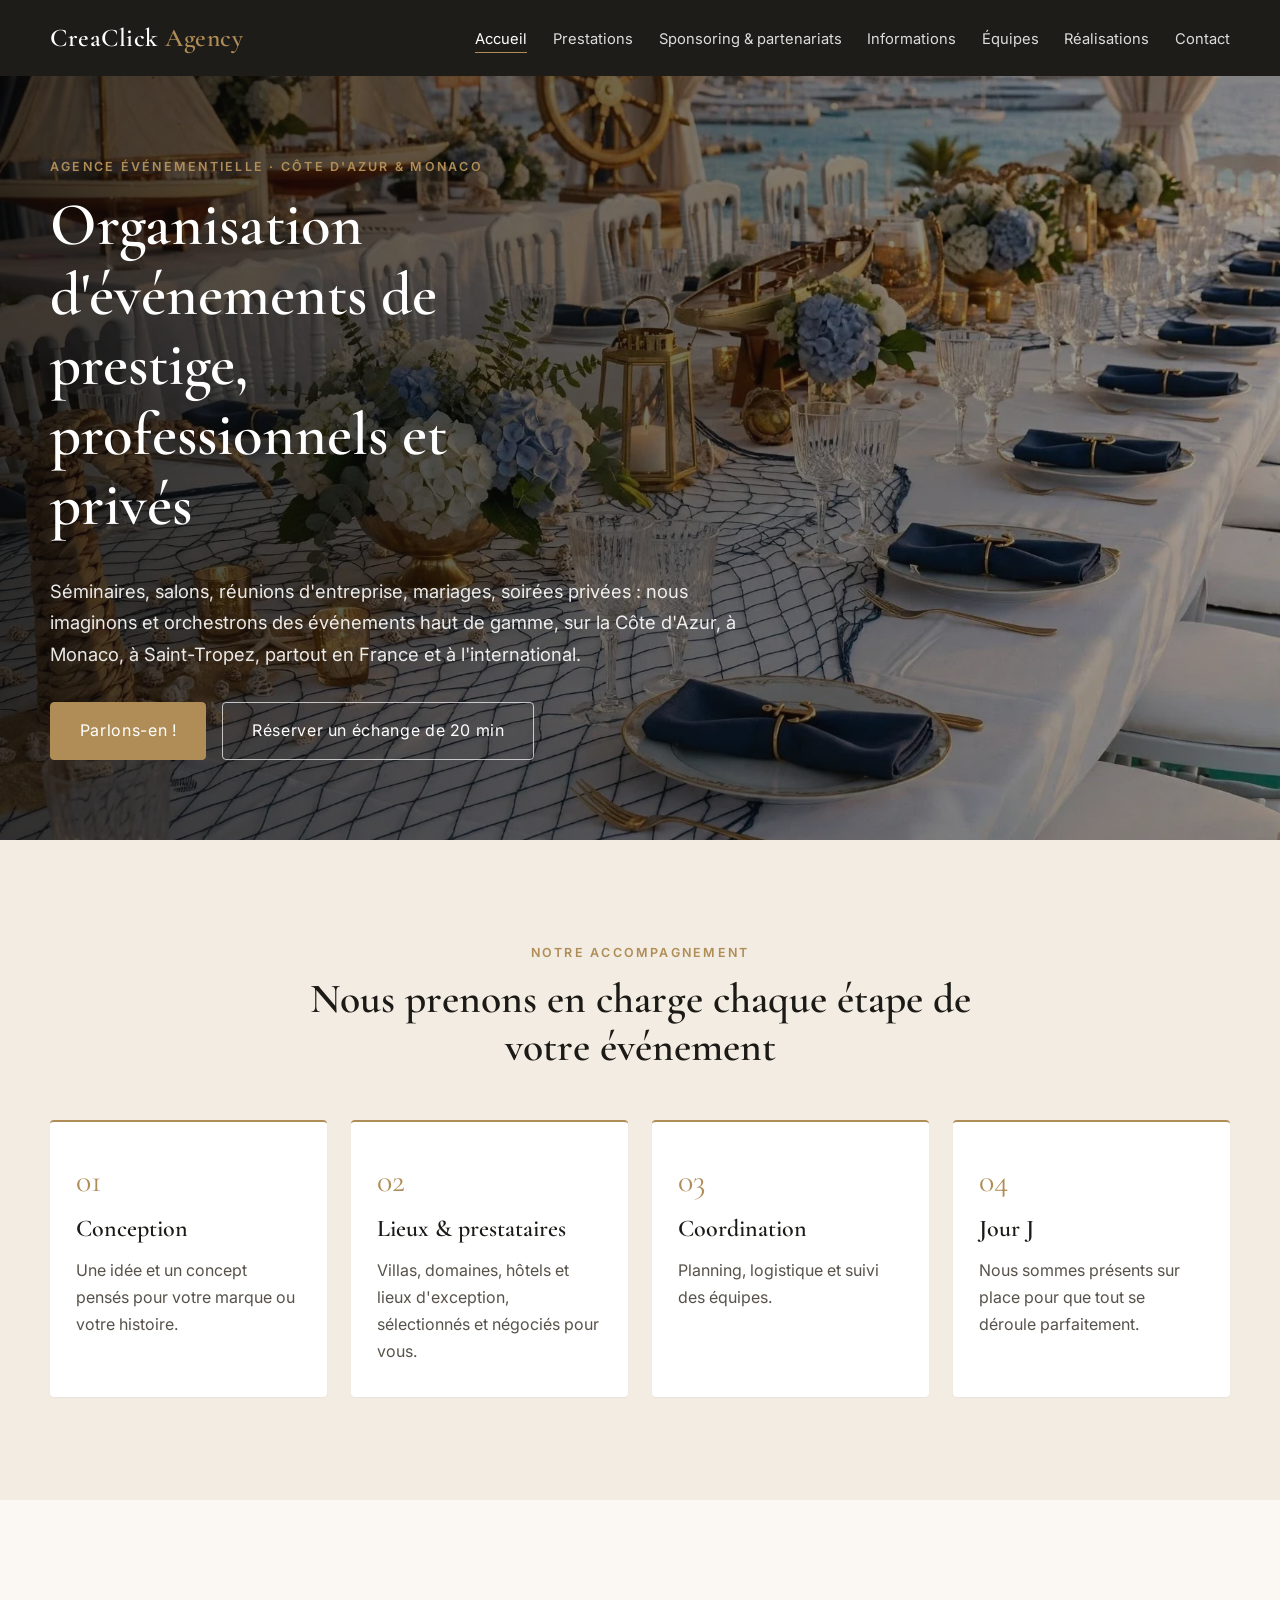
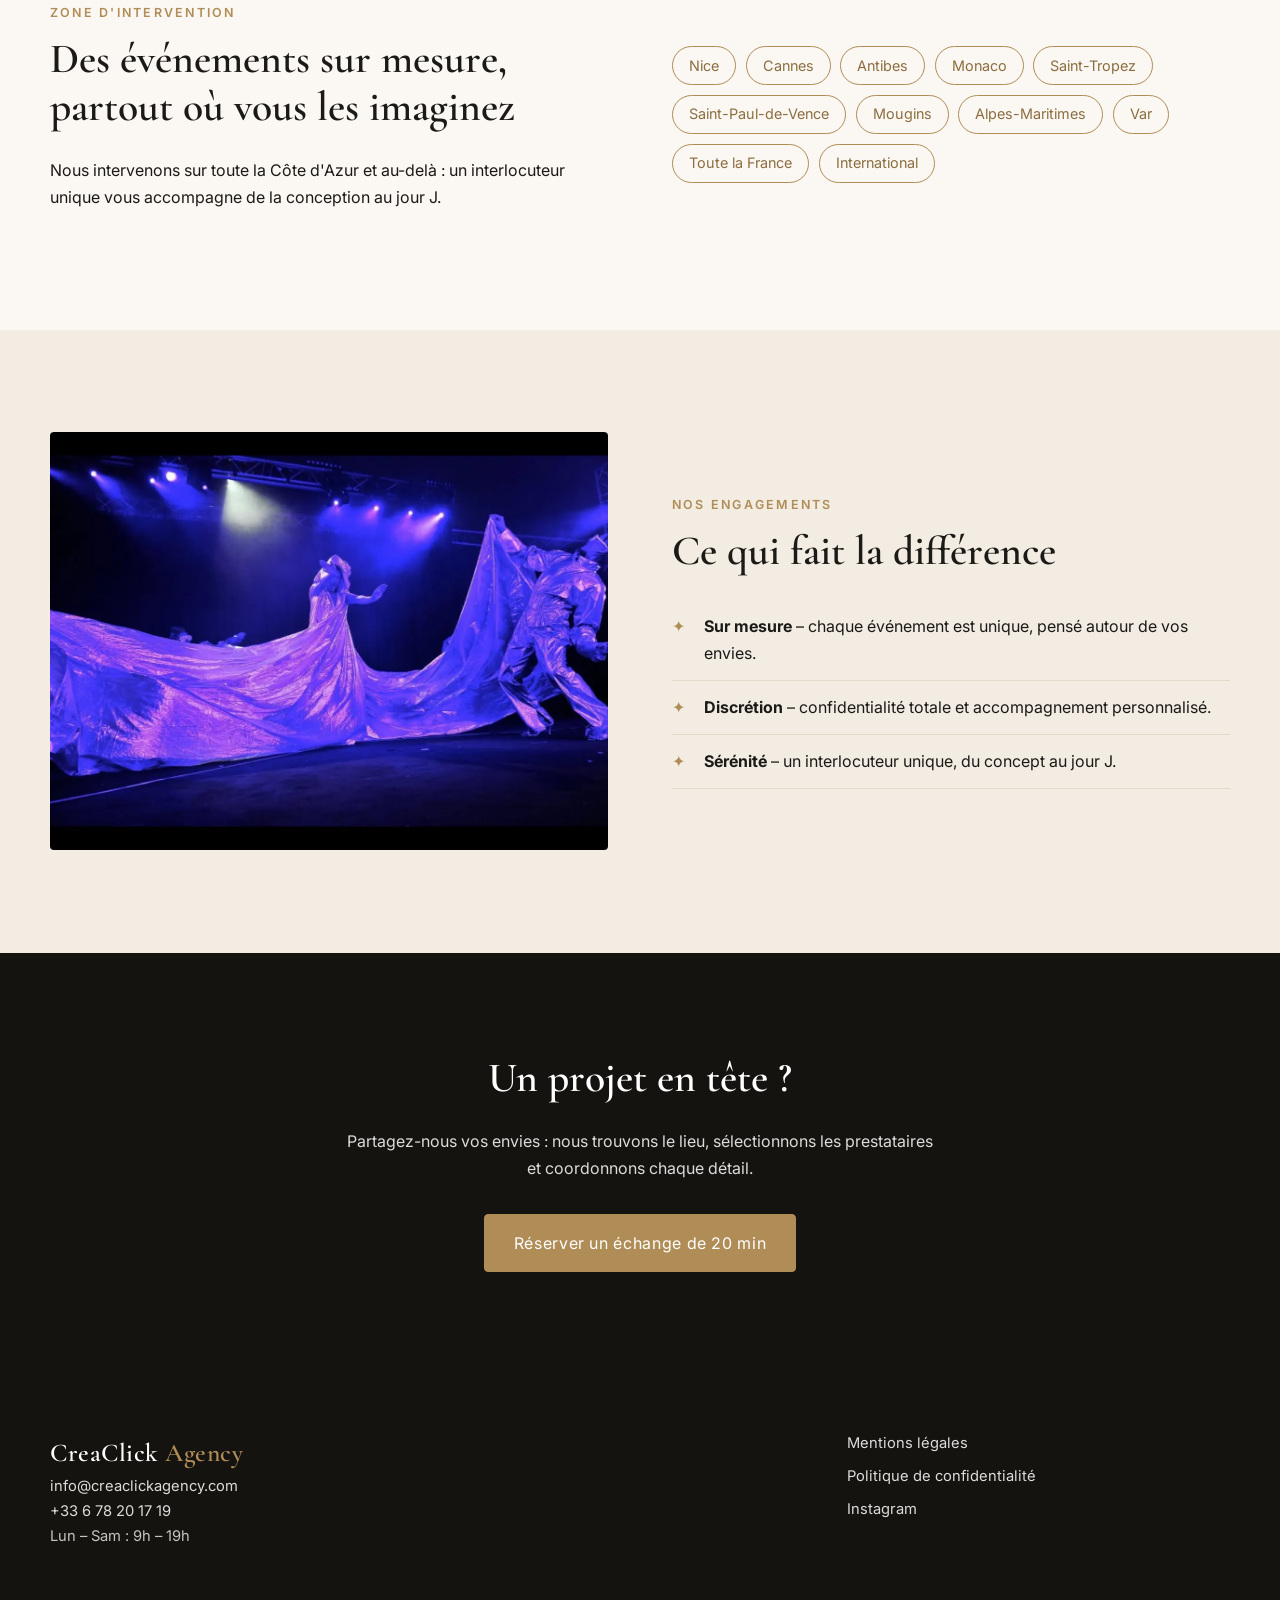
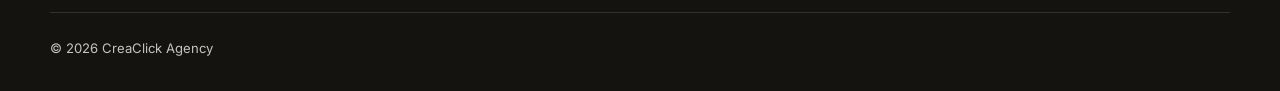
==== index.html @ 63cdad79 "Refonte statique du site CreaClick Agency - 7 pages reprises de Webador + mentions légales, confiden" ====
<!doctype html>
<html lang="fr">
<head>
  <meta charset="utf-8">
  <meta name="viewport" content="width=device-width, initial-scale=1">
  <title>CreaClick Agency | Organisation d'événements de prestige – Côte d'Azur & Monaco</title>
  <meta name="description" content="Agence événementielle haut de gamme : séminaires, salons, mariages, galas et soirées privées sur la Côte d'Azur, à Monaco, Saint-Tropez, Cannes, Nice et à l'international.">
  <link rel="canonical" href="https://www.creaclickagency.com/">
  <meta property="og:type" content="website">
  <meta property="og:locale" content="fr_FR">
  <meta property="og:site_name" content="CreaClick Agency">
  <meta property="og:title" content="CreaClick Agency – Événements de prestige">
  <meta property="og:description" content="De la conception au jour J, un interlocuteur unique pour vos événements professionnels et privés.">
  <meta property="og:image" content="https://www.creaclickagency.com/assets/img/og/og-default.jpg">
  <meta property="og:url" content="https://www.creaclickagency.com/">
  <link rel="icon" href="/assets/icons/favicon.svg" type="image/svg+xml">
  <link rel="manifest" href="/site.webmanifest">
  <link rel="preconnect" href="https://fonts.googleapis.com">
  <link rel="preconnect" href="https://fonts.gstatic.com" crossorigin>
  <link href="https://fonts.googleapis.com/css2?family=Cormorant+Garamond:wght@500;600&family=Inter:wght@400;500;600&display=swap" rel="stylesheet">
  <link rel="preload" as="image" href="/assets/img/accueil/hero-accueil.webp">
  <link rel="stylesheet" href="/assets/css/style.css">
  <script type="application/ld+json">
  {
    "@context": "https://schema.org",
    "@type": "EventPlanner",
    "name": "CreaClick Agency",
    "url": "https://www.creaclickagency.com/",
    "logo": "https://www.creaclickagency.com/assets/icons/favicon.svg",
    "image": "https://www.creaclickagency.com/assets/img/og/og-default.jpg",
    "email": "info@creaclickagency.com",
    "telephone": "+33678201719",
    "priceRange": "€€€",
    "areaServed": ["Nice", "Cannes", "Antibes", "Monaco", "Saint-Tropez", "Saint-Paul-de-Vence", "Mougins", "Alpes-Maritimes", "Var", "France"],
    "openingHoursSpecification": {
      "@type": "OpeningHoursSpecification",
      "dayOfWeek": ["Monday", "Tuesday", "Wednesday", "Thursday", "Friday", "Saturday"],
      "opens": "09:00",
      "closes": "19:00"
    }
  }
  </script>
</head>
<body>
  <a class="skip-link" href="#main-content">Passer au contenu principal</a>

  <header class="site-header">
    <div class="container header-inner">
      <a class="logo" href="/">CreaClick <span>Agency</span></a>
      <button class="nav-toggle" aria-expanded="false" aria-controls="main-nav">Menu</button>
      <nav id="main-nav" class="main-nav" aria-label="Navigation principale">
        <ul>
          <li><a href="/" aria-current="page">Accueil</a></li>
          <li><a href="/prestations/">Prestations</a></li>
          <li><a href="/sponsoring-et-partenariats/">Sponsoring & partenariats</a></li>
          <li><a href="/informations/">Informations</a></li>
          <li><a href="/equipes/">Équipes</a></li>
          <li><a href="/realisations/">Réalisations</a></li>
          <li><a href="/contact/">Contact</a></li>
        </ul>
      </nav>
    </div>
  </header>

  <main id="main-content">
    <section class="hero" style="--hero-img:url('/assets/img/accueil/hero-accueil.webp')">
      <div class="container hero-content">
        <p class="eyebrow">Agence événementielle · Côte d'Azur & Monaco</p>
        <h1>Organisation d'événements de prestige, professionnels et privés</h1>
        <p class="lead">Séminaires, salons, réunions d'entreprise, mariages, soirées privées : nous imaginons et orchestrons des événements haut de gamme, sur la Côte d'Azur, à Monaco, à Saint-Tropez, partout en France et à l'international.</p>
        <div class="actions">
          <a class="btn" href="/contact/">Parlons-en !</a>
          <a class="btn btn-ghost" href="/contact/">Réserver un échange de 20 min</a>
        </div>
      </div>
    </section>

    <section class="section section-alt">
      <div class="container">
        <div class="section-head text-center">
          <p class="eyebrow">Notre accompagnement</p>
          <h2>Nous prenons en charge chaque étape de votre événement</h2>
        </div>
        <ol class="cards cards-4">
          <li class="card"><h3>Conception</h3><p>Une idée et un concept pensés pour votre marque ou votre histoire.</p></li>
          <li class="card"><h3>Lieux & prestataires</h3><p>Villas, domaines, hôtels et lieux d'exception, sélectionnés et négociés pour vous.</p></li>
          <li class="card"><h3>Coordination</h3><p>Planning, logistique et suivi des équipes.</p></li>
          <li class="card"><h3>Jour J</h3><p>Nous sommes présents sur place pour que tout se déroule parfaitement.</p></li>
        </ol>
      </div>
    </section>

    <section class="section">
      <div class="container two-cols">
        <div>
          <p class="eyebrow">Zone d'intervention</p>
          <h2>Des événements sur mesure, partout où vous les imaginez</h2>
          <p>Nous intervenons sur toute la Côte d'Azur et au-delà : un interlocuteur unique vous accompagne de la conception au jour J.</p>
        </div>
        <ul class="tags" aria-label="Villes et régions desservies">
          <li>Nice</li><li>Cannes</li><li>Antibes</li><li>Monaco</li><li>Saint-Tropez</li><li>Saint-Paul-de-Vence</li><li>Mougins</li><li>Alpes-Maritimes</li><li>Var</li><li>Toute la France</li><li>International</li>
        </ul>
      </div>
    </section>

    <section class="section section-alt">
      <div class="container two-cols">
        <!-- TODO : alt à valider selon le contenu réel de la photo -->
        <img src="/assets/img/accueil/engagements.webp" alt="Décoration de table raffinée pour une soirée privée organisée par CreaClick Agency" loading="lazy" width="1200" height="2607">
        <div>
          <p class="eyebrow">Nos engagements</p>
          <h2>Ce qui fait la différence</h2>
          <ul class="checklist">
            <li><strong>Sur mesure</strong> – chaque événement est unique, pensé autour de vos envies.</li>
            <li><strong>Discrétion</strong> – confidentialité totale et accompagnement personnalisé.</li>
            <li><strong>Sérénité</strong> – un interlocuteur unique, du concept au jour J.</li>
          </ul>
        </div>
      </div>
    </section>

    <section class="section cta">
      <div class="container">
        <h2>Un projet en tête ?</h2>
        <p>Partagez-nous vos envies : nous trouvons le lieu, sélectionnons les prestataires et coordonnons chaque détail.</p>
        <div class="actions">
          <a class="btn" href="/contact/">Réserver un échange de 20 min</a>
        </div>
      </div>
    </section>
  </main>

  <footer class="site-footer">
    <div class="container footer-inner">
      <div>
        <p class="logo">CreaClick <span>Agency</span></p>
        <p><a href="mailto:info@creaclickagency.com">info@creaclickagency.com</a><br><a href="tel:+33678201719">+33 6 78 20 17 19</a><br>Lun – Sam : 9h – 19h</p>
      </div>
      <ul class="footer-links">
        <li><a href="/mentions-legales/">Mentions légales</a></li>
        <li><a href="/politique-de-confidentialite/">Politique de confidentialité</a></li>
        <!-- TODO : remplacer par l'URL du compte Instagram -->
        <li><a href="https://www.instagram.com/" rel="noopener" target="_blank">Instagram</a></li>
      </ul>
      <p class="copyright">© <span data-year>2026</span> CreaClick Agency</p>
    </div>
  </footer>

  <script src="/assets/js/main.js" defer></script>
</body>
</html>
---- assets/css/style.css ----
/* ==========================================================================
   CreaClick Agency – feuille de style principale
   Sommaire :
   1. Variables (couleurs, typo, espacements)
   2. Reset & base
   3. Utilitaires (container, skip-link, boutons)
   4. En-tête & navigation
   5. Hero
   6. Sections & grilles
   7. Composants (cartes, tags, checklist, étapes, formules, galerie, FAQ, formulaire)
   8. Pied de page
   9. Responsive
   ========================================================================== */

/* 1. Variables ------------------------------------------------------------ */
:root {
  --c-ink: #1c1a17;          /* texte principal */
  --c-ink-soft: #57524a;     /* texte secondaire */
  --c-bg: #fbf8f3;           /* fond crème */
  --c-bg-alt: #f2ece2;       /* fond sections alternées */
  --c-dark: #15130f;         /* fond sombre (header/footer/cta) */
  --c-gold: #b08d57;         /* accent doré */
  --c-gold-dark: #8c6d3f;
  --c-line: #e2d9cb;
  --c-white: #fff;

  --f-title: "Cormorant Garamond", Georgia, serif;
  --f-body: "Inter", system-ui, -apple-system, "Segoe UI", sans-serif;

  --radius: 4px;
  --space: clamp(3.5rem, 8vw, 6.5rem);
  --container: 1180px;
  --header-h: 76px;
}

/* 2. Reset & base --------------------------------------------------------- */
*, *::before, *::after { box-sizing: border-box; }
html { scroll-behavior: smooth; -webkit-text-size-adjust: 100%; }
body {
  margin: 0;
  font-family: var(--f-body);
  font-size: 1rem;
  line-height: 1.7;
  color: var(--c-ink);
  background: var(--c-bg);
}
img { max-width: 100%; height: auto; display: block; }
a { color: var(--c-gold-dark); }
a:hover { color: var(--c-ink); }
h1, h2, h3, h4 {
  font-family: var(--f-title);
  font-weight: 600;
  line-height: 1.15;
  margin: 0 0 .6em;
}
h1 { font-size: clamp(2.3rem, 5vw, 3.8rem); }
h2 { font-size: clamp(1.8rem, 3.5vw, 2.6rem); }
h3, .h3 { font-size: 1.5rem; }
p { margin: 0 0 1em; }
:focus-visible { outline: 2px solid var(--c-gold); outline-offset: 3px; }

/* 3. Utilitaires ---------------------------------------------------------- */
.container { width: min(100% - 2rem, var(--container)); margin-inline: auto; }
.skip-link {
  position: absolute; left: 1rem; top: -100px; z-index: 100;
  background: var(--c-gold); color: var(--c-white); padding: .6rem 1rem;
}
.skip-link:focus { top: 1rem; }
.visually-hidden {
  position: absolute !important; width: 1px; height: 1px; overflow: hidden;
  clip: rect(0 0 0 0); white-space: nowrap;
}
.eyebrow {
  font-size: .78rem; letter-spacing: .18em; text-transform: uppercase;
  color: var(--c-gold); font-weight: 600; margin-bottom: .8rem;
}
.lead { font-size: 1.15rem; color: inherit; opacity: .9; max-width: 60ch; }
.text-center { text-align: center; }
.text-center .lead { margin-inline: auto; }

.btn {
  display: inline-block;
  padding: .9rem 1.8rem;
  border: 1px solid var(--c-gold);
  background: var(--c-gold);
  color: var(--c-white);
  font-weight: 500;
  letter-spacing: .04em;
  text-decoration: none;
  border-radius: var(--radius);
  transition: background .2s, color .2s, border-color .2s;
  cursor: pointer;
  font: inherit;
}
.btn:hover { background: var(--c-gold-dark); border-color: var(--c-gold-dark); color: var(--c-white); }
.btn-ghost { background: transparent; color: var(--c-white); border-color: rgba(255,255,255,.7); }
.btn-ghost:hover { background: var(--c-white); color: var(--c-ink); border-color: var(--c-white); }
.btn-outline { background: transparent; color: var(--c-gold-dark); }
.btn-outline:hover { background: var(--c-gold); color: var(--c-white); }
.actions { display: flex; flex-wrap: wrap; gap: 1rem; margin-top: 2rem; }

/* 4. En-tête & navigation ------------------------------------------------- */
.site-header {
  position: sticky; top: 0; z-index: 50;
  background: rgba(21, 19, 15, .96);
  backdrop-filter: blur(6px);
  color: var(--c-white);
}
.header-inner {
  display: flex; align-items: center; justify-content: space-between;
  min-height: var(--header-h); gap: 1rem;
}
.logo {
  font-family: var(--f-title); font-size: 1.6rem; font-weight: 600;
  color: var(--c-white); text-decoration: none; margin: 0; letter-spacing: .02em;
}
.logo span { color: var(--c-gold); }
.logo:hover { color: var(--c-white); }
.main-nav ul { display: flex; gap: 1.6rem; list-style: none; margin: 0; padding: 0; }
.main-nav a {
  color: rgba(255,255,255,.85); text-decoration: none; font-size: .92rem;
  padding: .3rem 0; border-bottom: 1px solid transparent;
}
.main-nav a:hover, .main-nav a[aria-current="page"] { color: var(--c-white); border-color: var(--c-gold); }
.nav-toggle {
  display: none; background: none; border: 1px solid rgba(255,255,255,.5);
  color: var(--c-white); padding: .45rem .9rem; font: inherit; border-radius: var(--radius); cursor: pointer;
}

/* 5. Hero ----------------------------------------------------------------- */
.hero {
  position: relative;
  min-height: min(88vh, 760px);
  display: flex; align-items: center;
  color: var(--c-white);
  background: var(--c-dark) var(--hero-img) center / cover no-repeat;
}
.hero::before {
  content: ""; position: absolute; inset: 0;
  background: linear-gradient(90deg, rgba(10,9,7,.78) 0%, rgba(10,9,7,.35) 100%);
}
.hero-content { position: relative; padding-block: 5rem; }
.hero h1 { max-width: 18ch; }
.hero--page { min-height: 52vh; }
.hero--page h1 { max-width: 22ch; }

/* 6. Sections & grilles --------------------------------------------------- */
.section { padding-block: var(--space); }
.section-alt { background: var(--c-bg-alt); }
.section-head { max-width: 720px; margin-bottom: 3rem; }
.section-head.text-center { margin-inline: auto; }
.two-cols { display: grid; grid-template-columns: 1fr 1fr; gap: clamp(2rem, 5vw, 5rem); align-items: center; }
.two-cols > *, .grid-2 > *, .grid-3 > *, .step > *, .form > * { min-width: 0; }
.two-cols img { border-radius: var(--radius); width: 100%; object-fit: cover; aspect-ratio: 4 / 3; }
.two-cols--reverse > :first-child { order: 2; }
.grid-3 { display: grid; grid-template-columns: repeat(3, 1fr); gap: 2rem; }
.grid-2 { display: grid; grid-template-columns: repeat(2, 1fr); gap: 2rem; }

.cta { background: var(--c-dark); color: var(--c-white); text-align: center; }
.cta p { opacity: .85; max-width: 60ch; margin-inline: auto; }
.cta .actions { justify-content: center; }

/* 7. Composants ----------------------------------------------------------- */
/* Cartes */
.cards { list-style: none; padding: 0; margin: 0; display: grid; gap: 1.5rem; counter-reset: card; }
.cards-3 { grid-template-columns: repeat(3, 1fr); }
.cards-4 { grid-template-columns: repeat(4, 1fr); }
.card {
  background: var(--c-white); padding: 2rem 1.6rem; border-top: 2px solid var(--c-gold);
  border-radius: var(--radius); box-shadow: 0 1px 2px rgba(0,0,0,.04);
}
ol.cards .card { counter-increment: card; }
ol.cards .card::before {
  content: "0" counter(card); display: block; font-family: var(--f-title);
  font-size: 2rem; color: var(--c-gold); margin-bottom: .4rem;
}
.card p { color: var(--c-ink-soft); margin: 0; }
.card img { margin: -2rem -1.6rem 1.5rem; width: calc(100% + 3.2rem); max-width: none; aspect-ratio: 3 / 2; object-fit: cover; }

/* Tags */
.tags { list-style: none; padding: 0; margin: 0; display: flex; flex-wrap: wrap; gap: .6rem; }
.tags li { border: 1px solid var(--c-gold); color: var(--c-gold-dark); padding: .4rem 1rem; border-radius: 99px; font-size: .9rem; }

/* Checklist */
.checklist { list-style: none; padding: 0; margin: 0; }
.checklist li { padding: .8rem 0 .8rem 2rem; position: relative; border-bottom: 1px solid var(--c-line); }
.checklist li::before { content: "✦"; position: absolute; left: 0; color: var(--c-gold); }

/* Étapes (process) */
.steps { list-style: none; padding: 0; margin: 0; display: grid; gap: 2.5rem; counter-reset: step; }
.step { display: grid; grid-template-columns: 1fr 1fr; gap: 3rem; align-items: center; counter-increment: step; }
.step:nth-child(even) > :first-child { order: 2; }
.step img { border-radius: var(--radius); aspect-ratio: 4 / 3; object-fit: cover; width: 100%; }
.step h3::before { content: "Étape " counter(step) " — "; color: var(--c-gold); }

/* Formules / tarifs */
.pricing { display: grid; grid-template-columns: repeat(3, 1fr); gap: 1.5rem; align-items: stretch; }
.plan {
  background: var(--c-white); border: 1px solid var(--c-line); border-radius: var(--radius);
  display: flex; flex-direction: column; overflow: hidden;
}
.plan img { aspect-ratio: 3 / 2; object-fit: cover; width: 100%; }
.plan-body { padding: 2rem; display: flex; flex-direction: column; flex: 1; }
.plan-price { font-family: var(--f-title); font-size: 1.6rem; color: var(--c-gold-dark); margin-bottom: .3rem; }
.plan-target { color: var(--c-ink-soft); font-style: italic; }
.plan ul { padding-left: 1.1rem; margin: 0 0 1.5rem; }
.plan .btn { margin-top: auto; align-self: flex-start; }
.plan--featured { border-color: var(--c-gold); box-shadow: 0 10px 30px rgba(176,141,87,.18); }

/* Galerie */
.gallery { display: grid; grid-template-columns: repeat(auto-fill, minmax(260px, 1fr)); gap: 1rem; list-style: none; padding: 0; margin: 0; }
.gallery img { width: 100%; aspect-ratio: 1; object-fit: cover; border-radius: var(--radius); transition: transform .4s; }
.gallery a { display: block; overflow: hidden; border-radius: var(--radius); }
.gallery a:hover img { transform: scale(1.04); }

/* FAQ */
.faq details { border-bottom: 1px solid var(--c-line); padding: 1.2rem 0; }
.faq summary { cursor: pointer; font-weight: 600; list-style: none; position: relative; padding-right: 2rem; }
.faq summary::-webkit-details-marker { display: none; }
.faq summary::after { content: "+"; position: absolute; right: 0; color: var(--c-gold); font-size: 1.4rem; line-height: 1; }
.faq details[open] summary::after { content: "–"; }
.faq details p { margin: .8rem 0 0; color: var(--c-ink-soft); }

/* Formulaire */
.form { display: grid; grid-template-columns: 1fr 1fr; gap: 1.2rem 1.5rem; }
.form .full { grid-column: 1 / -1; }
.form label { display: block; font-size: .9rem; font-weight: 500; margin-bottom: .35rem; }
.form input, .form select, .form textarea {
  width: 100%; padding: .8rem 1rem; font: inherit; color: inherit;
  background: var(--c-white); border: 1px solid var(--c-line); border-radius: var(--radius);
}
.form input:focus, .form select:focus, .form textarea:focus { border-color: var(--c-gold); outline: none; }
.form textarea { min-height: 160px; resize: vertical; }
.form .hp { position: absolute; left: -9999px; }
.form-note { font-size: .85rem; color: var(--c-ink-soft); }
.contact-info { list-style: none; padding: 0; margin: 0; }
.contact-info li { padding: .5rem 0; }

/* Pages légales / texte long */
.prose { max-width: 780px; }
.prose h2 { font-size: 1.7rem; margin-top: 2.5rem; }

/* 8. Pied de page --------------------------------------------------------- */
.site-footer { background: var(--c-dark); color: rgba(255,255,255,.75); padding-block: 3.5rem 2rem; font-size: .92rem; }
.site-footer a { color: rgba(255,255,255,.85); text-decoration: none; }
.site-footer a:hover { color: var(--c-gold); }
.footer-inner { display: grid; grid-template-columns: 2fr 1fr; gap: 2rem; }
.footer-links { list-style: none; padding: 0; margin: 0; display: grid; gap: .5rem; align-content: start; }
.copyright { grid-column: 1 / -1; border-top: 1px solid rgba(255,255,255,.12); padding-top: 1.5rem; margin: 1rem 0 0; font-size: .82rem; }

/* 9. Responsive ----------------------------------------------------------- */
@media (max-width: 1080px) {
  .nav-toggle { display: block; }
  .main-nav {
    position: absolute; top: var(--header-h); left: 0; right: 0;
    background: var(--c-dark); display: none; padding: 1rem 0 1.5rem;
  }
  .main-nav.is-open { display: block; }
  .main-nav ul { flex-direction: column; gap: 0; width: min(100% - 2rem, var(--container)); margin-inline: auto; }
  .main-nav a { display: block; padding: .8rem 0; border-bottom: 1px solid rgba(255,255,255,.08); }
  .cards-4 { grid-template-columns: repeat(2, 1fr); }
}
@media (max-width: 820px) {
  .two-cols, .step, .grid-2, .grid-3, .cards-3, .pricing, .form, .footer-inner { grid-template-columns: 1fr; }
  .two-cols--reverse > :first-child, .step:nth-child(even) > :first-child { order: 0; }
}
@media (max-width: 520px) {
  .cards-4 { grid-template-columns: 1fr; }
  .actions .btn { width: 100%; text-align: center; }
}
@media (prefers-reduced-motion: reduce) {
  html { scroll-behavior: auto; }
  * { transition: none !important; }
}
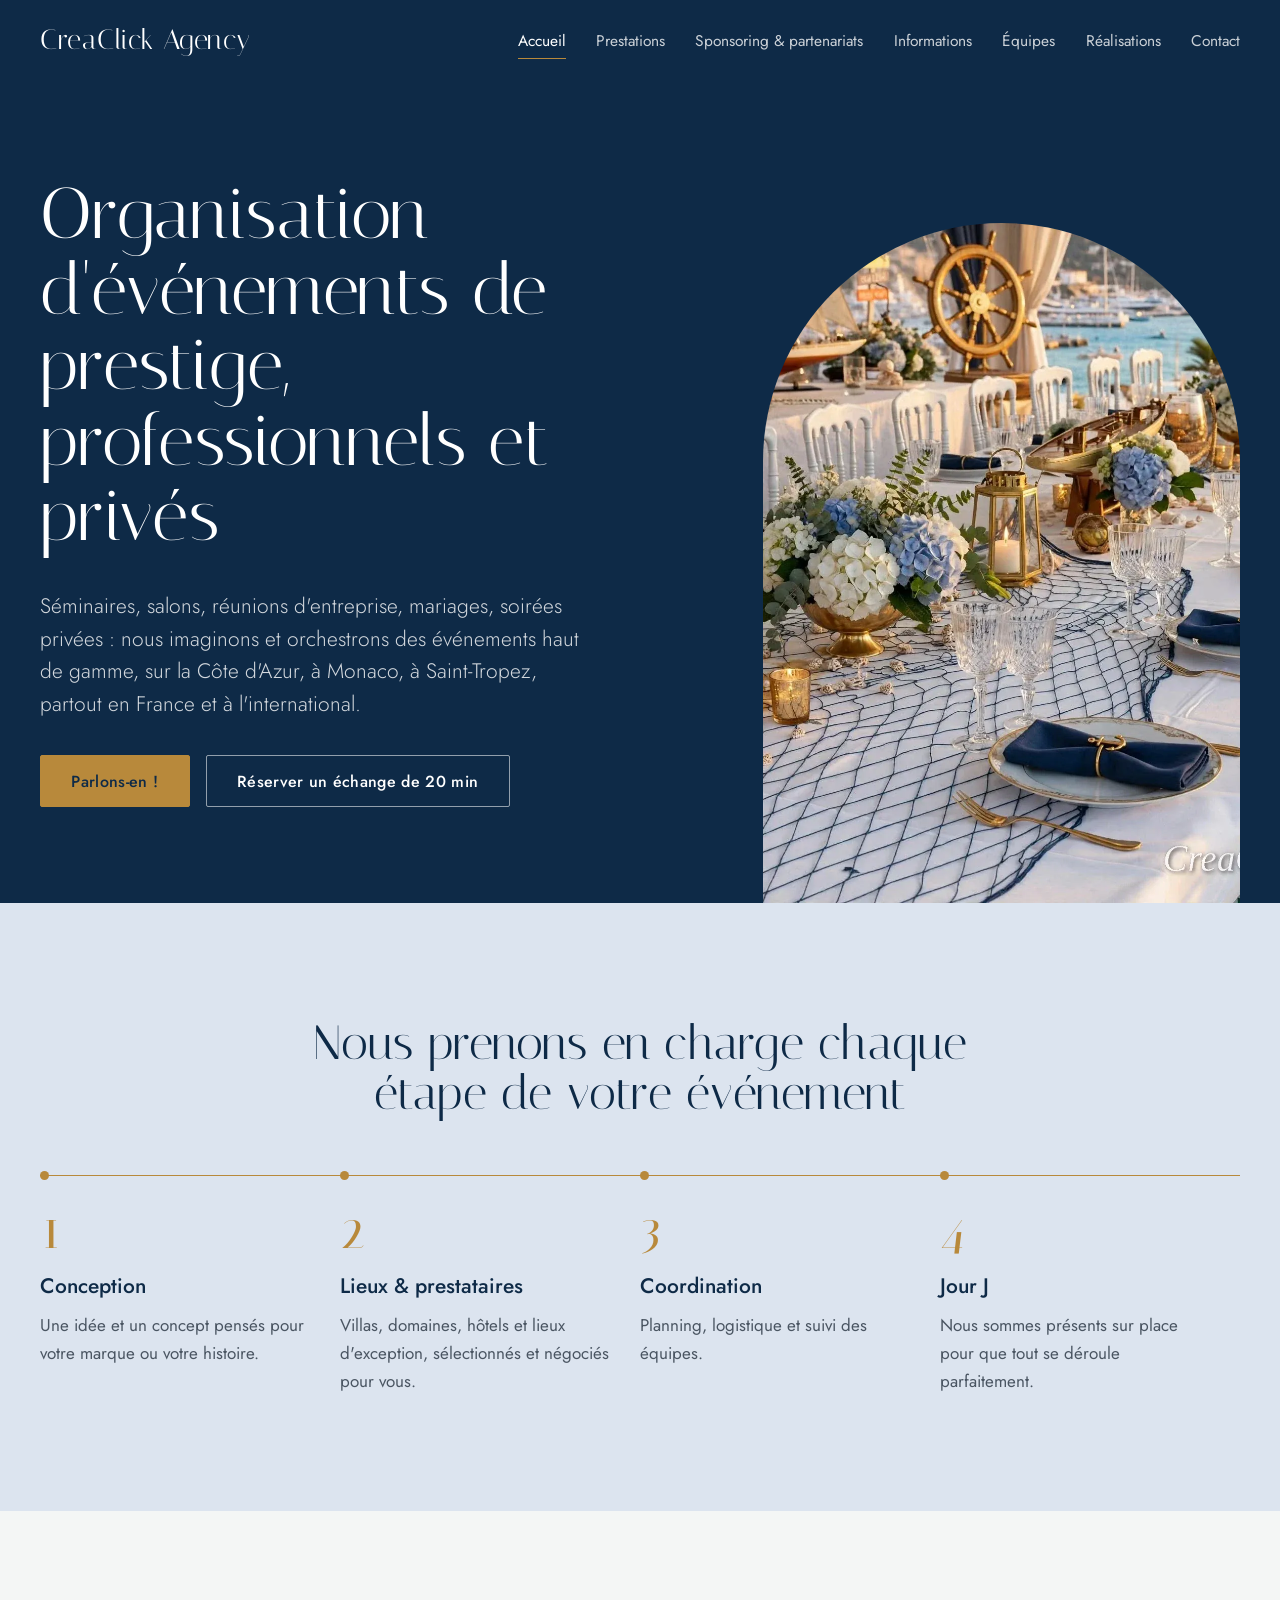
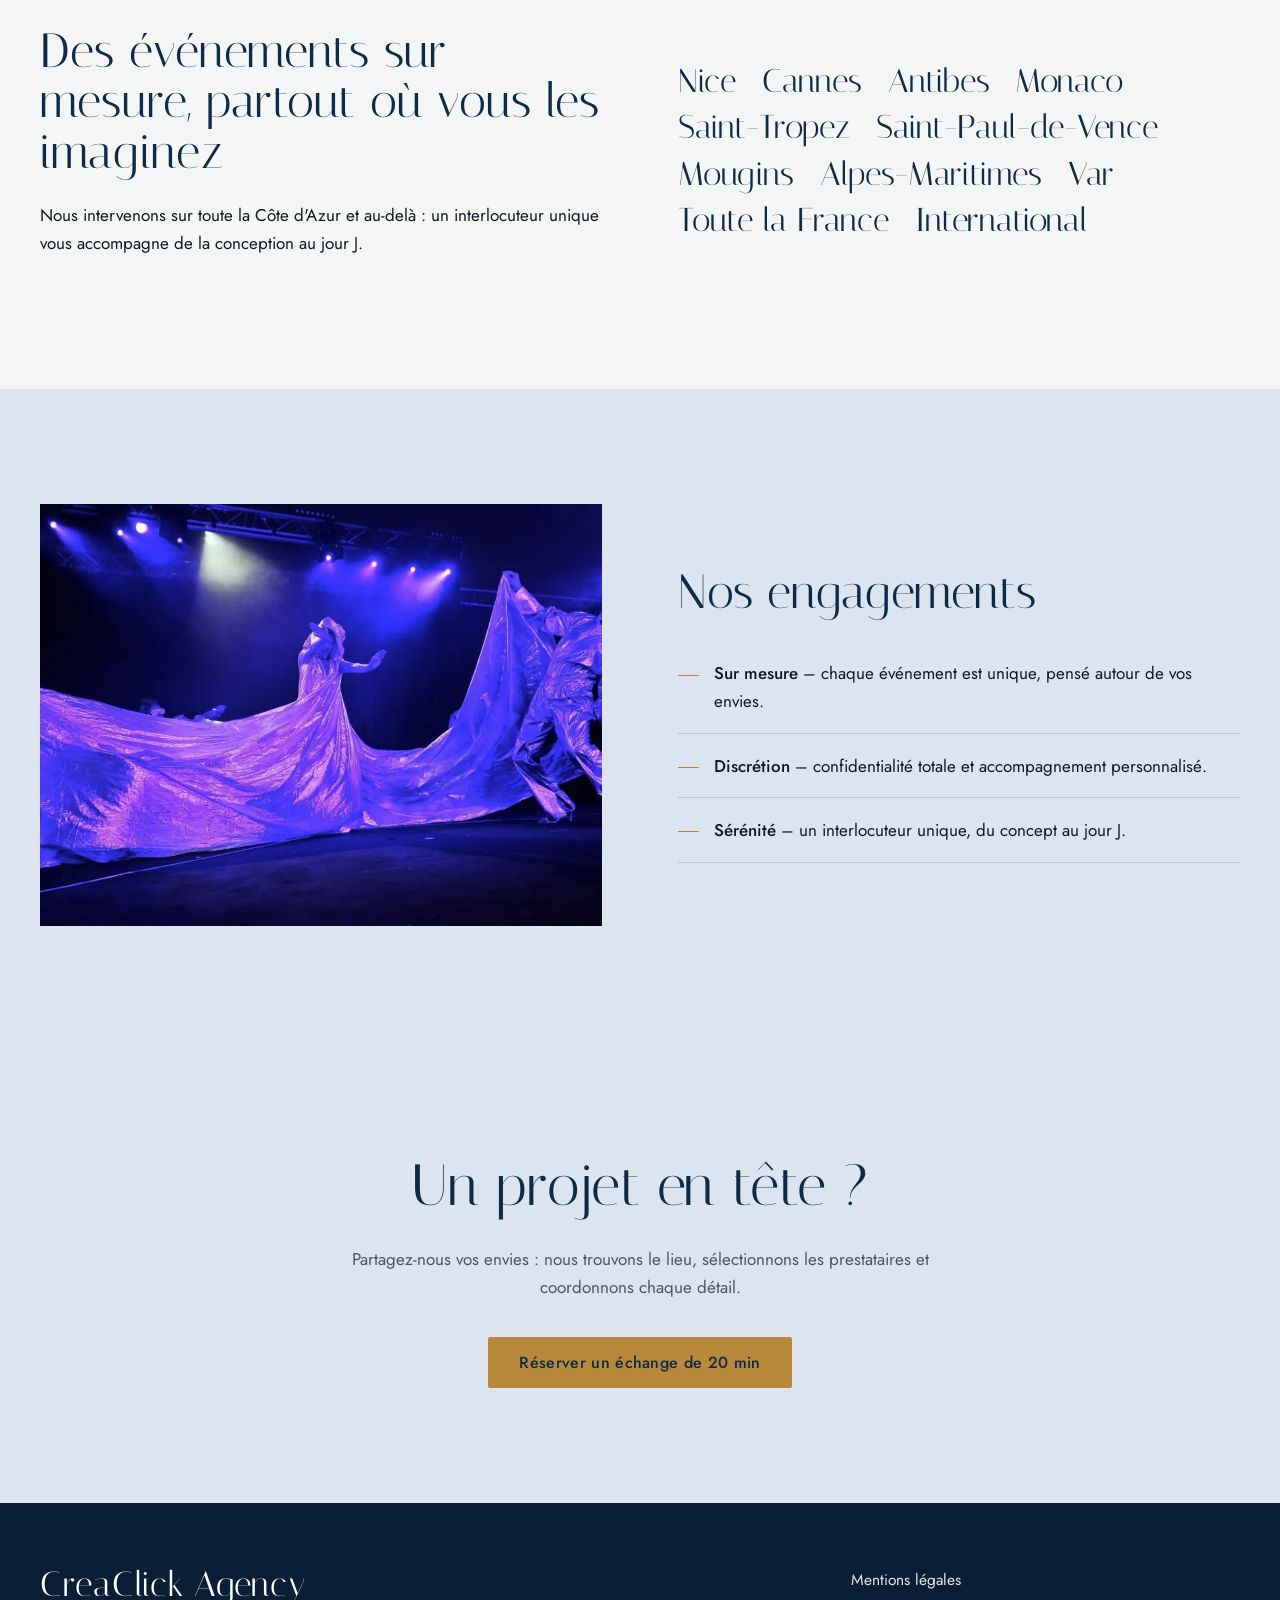
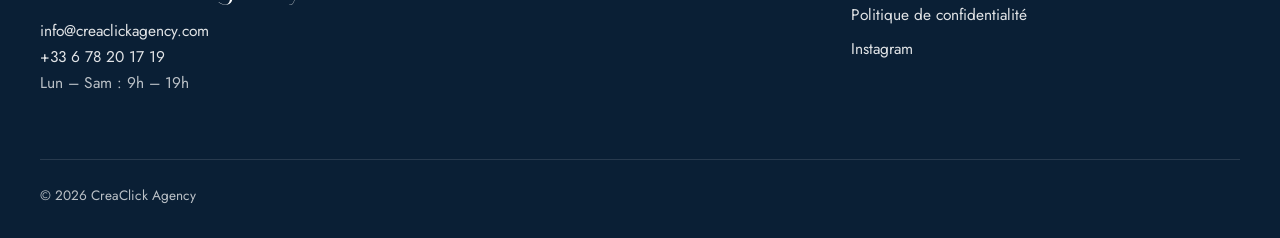
==== commit 29d910de: "Nouveau design « Riviera » - Palette marine / écume / hortensia / laiton tirée des photos de l'agenc" ====
--- a/index.html
+++ b/index.html
@@ -17,7 +17,7 @@
   <link rel="manifest" href="/site.webmanifest">
   <link rel="preconnect" href="https://fonts.googleapis.com">
   <link rel="preconnect" href="https://fonts.gstatic.com" crossorigin>
-  <link href="https://fonts.googleapis.com/css2?family=Cormorant+Garamond:wght@500;600&family=Inter:wght@400;500;600&display=swap" rel="stylesheet">
+  <link href="https://fonts.googleapis.com/css2?family=Italiana&family=Jost:wght@300;400;500&display=swap" rel="stylesheet">
   <link rel="preload" as="image" href="/assets/img/accueil/hero-accueil.webp">
   <link rel="stylesheet" href="/assets/css/style.css">
   <script type="application/ld+json">
@@ -65,7 +65,6 @@
   <main id="main-content">
     <section class="hero" style="--hero-img:url('/assets/img/accueil/hero-accueil.webp')">
       <div class="container hero-content">
-        <p class="eyebrow">Agence événementielle · Côte d'Azur & Monaco</p>
         <h1>Organisation d'événements de prestige, professionnels et privés</h1>
         <p class="lead">Séminaires, salons, réunions d'entreprise, mariages, soirées privées : nous imaginons et orchestrons des événements haut de gamme, sur la Côte d'Azur, à Monaco, à Saint-Tropez, partout en France et à l'international.</p>
         <div class="actions">
@@ -78,7 +77,6 @@
     <section class="section section-alt">
       <div class="container">
         <div class="section-head text-center">
-          <p class="eyebrow">Notre accompagnement</p>
           <h2>Nous prenons en charge chaque étape de votre événement</h2>
         </div>
         <ol class="cards cards-4">
@@ -93,7 +91,6 @@
     <section class="section">
       <div class="container two-cols">
         <div>
-          <p class="eyebrow">Zone d'intervention</p>
           <h2>Des événements sur mesure, partout où vous les imaginez</h2>
           <p>Nous intervenons sur toute la Côte d'Azur et au-delà : un interlocuteur unique vous accompagne de la conception au jour J.</p>
         </div>
@@ -106,10 +103,9 @@
     <section class="section section-alt">
       <div class="container two-cols">
         <!-- TODO : alt à valider selon le contenu réel de la photo -->
-        <img src="/assets/img/accueil/engagements.webp" alt="Décoration de table raffinée pour une soirée privée organisée par CreaClick Agency" loading="lazy" width="1200" height="2607">
+        <img src="/assets/img/accueil/engagements-scene.webp" alt="Spectacle sous projecteurs lors d'une soirée de gala organisée par CreaClick Agency" loading="lazy" width="1200" height="798">
         <div>
-          <p class="eyebrow">Nos engagements</p>
-          <h2>Ce qui fait la différence</h2>
+          <h2>Nos engagements</h2>
           <ul class="checklist">
             <li><strong>Sur mesure</strong> – chaque événement est unique, pensé autour de vos envies.</li>
             <li><strong>Discrétion</strong> – confidentialité totale et accompagnement personnalisé.</li>
--- a/assets/css/style.css
+++ b/assets/css/style.css
@@ -1,268 +1,305 @@
 /* ==========================================================================
    CreaClick Agency – feuille de style principale
-   Sommaire :
-   1. Variables (couleurs, typo, espacements)
-   2. Reset & base
-   3. Utilitaires (container, skip-link, boutons)
-   4. En-tête & navigation
-   5. Hero
-   6. Sections & grilles
-   7. Composants (cartes, tags, checklist, étapes, formules, galerie, FAQ, formulaire)
-   8. Pied de page
-   9. Responsive
+   Direction artistique « Riviera » : marine des serviettes, laiton des cordages,
+   hortensia des centres de table, arcades des villas, affiches Art déco de la Côte d'Azur.
+
+   1. Variables      2. Base & typographie      3. Utilitaires & boutons
+   4. En-tête        5. Bandeau (hero en arche) 6. Sections & grilles
+   7. Composants     8. Pied de page            9. Responsive
    ========================================================================== */
 
 /* 1. Variables ------------------------------------------------------------ */
 :root {
-  --c-ink: #1c1a17;          /* texte principal */
-  --c-ink-soft: #57524a;     /* texte secondaire */
-  --c-bg: #fbf8f3;           /* fond crème */
-  --c-bg-alt: #f2ece2;       /* fond sections alternées */
-  --c-dark: #15130f;         /* fond sombre (header/footer/cta) */
-  --c-gold: #b08d57;         /* accent doré */
-  --c-gold-dark: #8c6d3f;
-  --c-line: #e2d9cb;
-  --c-white: #fff;
-
-  --f-title: "Cormorant Garamond", Georgia, serif;
-  --f-body: "Inter", system-ui, -apple-system, "Segoe UI", sans-serif;
-
-  --radius: 4px;
-  --space: clamp(3.5rem, 8vw, 6.5rem);
-  --container: 1180px;
-  --header-h: 76px;
-}
-
-/* 2. Reset & base --------------------------------------------------------- */
+  --marine: #0e2a47;        /* fonds sombres, titres */
+  --marine-deep: #0a1f35;   /* pied de page */
+  --ecume: #f4f6f5;         /* fond clair */
+  --hortensia: #dce4ef;     /* sections alternées */
+  --laiton: #b8893b;        /* boutons, filets */
+  --laiton-clair: #d4ad6a;  /* survol sur fond sombre */
+  --encre: #121820;         /* texte courant */
+  --encre-douce: #4a5562;   /* texte secondaire */
+  --filet: rgba(14, 42, 71, .16);
+
+  --f-display: "Italiana", "Didot", "Bodoni MT", Georgia, serif;
+  --f-text: "Jost", "Futura", "Century Gothic", system-ui, sans-serif;
+
+  --container: 1200px;
+  --gutter: max(1rem, (100% - var(--container)) / 2);
+  --space: clamp(4rem, 9vw, 7.5rem);
+  --header-h: 80px;
+}
+
+/* 2. Base & typographie ---------------------------------------------------
+   Échelle : 17 · 21 · 24 · 36 · 48 · 72 px                                  */
 *, *::before, *::after { box-sizing: border-box; }
 html { scroll-behavior: smooth; -webkit-text-size-adjust: 100%; }
 body {
   margin: 0;
-  font-family: var(--f-body);
-  font-size: 1rem;
-  line-height: 1.7;
-  color: var(--c-ink);
-  background: var(--c-bg);
+  font-family: var(--f-text);
+  font-size: 1.0625rem;
+  line-height: 1.65;
+  color: var(--encre);
+  background: var(--ecume);
 }
 img { max-width: 100%; height: auto; display: block; }
-a { color: var(--c-gold-dark); }
-a:hover { color: var(--c-ink); }
-h1, h2, h3, h4 {
-  font-family: var(--f-title);
-  font-weight: 600;
-  line-height: 1.15;
-  margin: 0 0 .6em;
-}
-h1 { font-size: clamp(2.3rem, 5vw, 3.8rem); }
-h2 { font-size: clamp(1.8rem, 3.5vw, 2.6rem); }
-h3, .h3 { font-size: 1.5rem; }
-p { margin: 0 0 1em; }
-:focus-visible { outline: 2px solid var(--c-gold); outline-offset: 3px; }
-
-/* 3. Utilitaires ---------------------------------------------------------- */
+a { color: var(--marine); text-underline-offset: .2em; text-decoration-thickness: 1px; }
+a:hover { color: var(--laiton); }
+h1, h2 {
+  font-family: var(--f-display);
+  font-weight: 400;
+  line-height: 1.05;
+  letter-spacing: .005em;
+  color: var(--marine);
+  margin: 0 0 .5em;
+}
+h1 { font-size: clamp(2.6rem, 6vw, 4.5rem); }
+h2 { font-size: clamp(2.1rem, 4vw, 3rem); }
+h3, .h3 {
+  font-family: var(--f-text);
+  font-weight: 500;
+  font-size: 1.3125rem;
+  line-height: 1.3;
+  color: var(--marine);
+  margin: 0 0 .5em;
+}
+p { margin: 0 0 1em; max-width: 65ch; }
+strong { font-weight: 500; }
+:focus-visible { outline: 2px solid var(--laiton); outline-offset: 3px; }
+
+/* 3. Utilitaires & boutons ------------------------------------------------ */
 .container { width: min(100% - 2rem, var(--container)); margin-inline: auto; }
 .skip-link {
   position: absolute; left: 1rem; top: -100px; z-index: 100;
-  background: var(--c-gold); color: var(--c-white); padding: .6rem 1rem;
+  background: var(--laiton); color: var(--marine); padding: .6rem 1rem;
 }
 .skip-link:focus { top: 1rem; }
-.visually-hidden {
-  position: absolute !important; width: 1px; height: 1px; overflow: hidden;
-  clip: rect(0 0 0 0); white-space: nowrap;
-}
-.eyebrow {
-  font-size: .78rem; letter-spacing: .18em; text-transform: uppercase;
-  color: var(--c-gold); font-weight: 600; margin-bottom: .8rem;
-}
-.lead { font-size: 1.15rem; color: inherit; opacity: .9; max-width: 60ch; }
+.lead { font-size: 1.3125rem; line-height: 1.55; font-weight: 300; max-width: 46ch; }
 .text-center { text-align: center; }
-.text-center .lead { margin-inline: auto; }
+.text-center p, .text-center .lead { margin-inline: auto; }
+.eyebrow { font-size: .95rem; color: var(--encre-douce); margin-bottom: .5rem; }
 
 .btn {
   display: inline-block;
-  padding: .9rem 1.8rem;
-  border: 1px solid var(--c-gold);
-  background: var(--c-gold);
-  color: var(--c-white);
-  font-weight: 500;
-  letter-spacing: .04em;
+  padding: .95rem 1.9rem;
+  border: 1px solid var(--laiton);
+  border-radius: 2px;
+  background: var(--laiton);
+  color: var(--marine);
+  font: 500 1rem/1.2 var(--f-text);
+  letter-spacing: .02em;
   text-decoration: none;
-  border-radius: var(--radius);
-  transition: background .2s, color .2s, border-color .2s;
   cursor: pointer;
-  font: inherit;
-}
-.btn:hover { background: var(--c-gold-dark); border-color: var(--c-gold-dark); color: var(--c-white); }
-.btn-ghost { background: transparent; color: var(--c-white); border-color: rgba(255,255,255,.7); }
-.btn-ghost:hover { background: var(--c-white); color: var(--c-ink); border-color: var(--c-white); }
-.btn-outline { background: transparent; color: var(--c-gold-dark); }
-.btn-outline:hover { background: var(--c-gold); color: var(--c-white); }
-.actions { display: flex; flex-wrap: wrap; gap: 1rem; margin-top: 2rem; }
-
-/* 4. En-tête & navigation ------------------------------------------------- */
-.site-header {
-  position: sticky; top: 0; z-index: 50;
-  background: rgba(21, 19, 15, .96);
-  backdrop-filter: blur(6px);
-  color: var(--c-white);
-}
-.header-inner {
-  display: flex; align-items: center; justify-content: space-between;
-  min-height: var(--header-h); gap: 1rem;
-}
+  transition: background-color .2s, color .2s, border-color .2s;
+}
+.btn:hover { background: var(--marine); border-color: var(--marine); color: #fff; }
+.btn-outline { background: transparent; border-color: var(--marine); color: var(--marine); }
+.btn-outline:hover { background: var(--marine); color: #fff; }
+.btn-ghost { background: transparent; border-color: rgba(255,255,255,.55); color: #fff; }
+.btn-ghost:hover { background: #fff; border-color: #fff; color: var(--marine); }
+.actions { display: flex; flex-wrap: wrap; gap: 1rem; margin-top: 2.2rem; }
+
+/* 4. En-tête -------------------------------------------------------------- */
+.site-header { position: sticky; top: 0; z-index: 50; background: var(--marine); color: #fff; }
+.header-inner { display: flex; align-items: center; justify-content: space-between; min-height: var(--header-h); gap: 1rem; }
 .logo {
-  font-family: var(--f-title); font-size: 1.6rem; font-weight: 600;
-  color: var(--c-white); text-decoration: none; margin: 0; letter-spacing: .02em;
-}
-.logo span { color: var(--c-gold); }
-.logo:hover { color: var(--c-white); }
-.main-nav ul { display: flex; gap: 1.6rem; list-style: none; margin: 0; padding: 0; }
+  font-family: var(--f-display); font-size: 1.75rem; letter-spacing: .02em;
+  color: #fff; text-decoration: none; margin: 0; line-height: 1;
+}
+.logo span { color: inherit; }
+.logo:hover { color: #fff; }
+.main-nav ul { display: flex; gap: 1.9rem; list-style: none; margin: 0; padding: 0; }
 .main-nav a {
-  color: rgba(255,255,255,.85); text-decoration: none; font-size: .92rem;
-  padding: .3rem 0; border-bottom: 1px solid transparent;
-}
-.main-nav a:hover, .main-nav a[aria-current="page"] { color: var(--c-white); border-color: var(--c-gold); }
+  color: rgba(255,255,255,.78); text-decoration: none; font-size: .97rem;
+  padding: .35rem 0; border-bottom: 1px solid transparent; transition: color .2s, border-color .2s;
+}
+.main-nav a:hover, .main-nav a[aria-current="page"] { color: #fff; border-color: var(--laiton); }
 .nav-toggle {
-  display: none; background: none; border: 1px solid rgba(255,255,255,.5);
-  color: var(--c-white); padding: .45rem .9rem; font: inherit; border-radius: var(--radius); cursor: pointer;
-}
-
-/* 5. Hero ----------------------------------------------------------------- */
+  display: none; background: none; border: 1px solid rgba(255,255,255,.45); border-radius: 2px;
+  color: #fff; padding: .5rem 1rem; font: inherit; cursor: pointer;
+}
+
+/* 5. Bandeau : texte sur marine, photo découpée en arche ------------------
+   L'image vient de --hero-img (attribut style du <section>) et s'affiche
+   dans le pseudo-élément ::after, élément de grille à part entière.        */
 .hero {
-  position: relative;
-  min-height: min(88vh, 760px);
-  display: flex; align-items: center;
-  color: var(--c-white);
-  background: var(--c-dark) var(--hero-img) center / cover no-repeat;
-}
-.hero::before {
-  content: ""; position: absolute; inset: 0;
-  background: linear-gradient(90deg, rgba(10,9,7,.78) 0%, rgba(10,9,7,.35) 100%);
-}
-.hero-content { position: relative; padding-block: 5rem; }
-.hero h1 { max-width: 18ch; }
-.hero--page { min-height: 52vh; }
-.hero--page h1 { max-width: 22ch; }
+  display: grid;
+  grid-template-columns: minmax(0, 1.15fr) minmax(0, .85fr);
+  column-gap: clamp(2rem, 6vw, 6rem);
+  padding-inline: var(--gutter);
+  background: var(--marine);
+  color: #fff;
+}
+.hero > .container { width: auto; margin: 0; }
+.hero-content { align-self: center; padding-block: clamp(3rem, 8vw, 6rem); }
+.hero h1 { color: #fff; max-width: 14ch; }
+.hero .lead { color: rgba(255,255,255,.82); }
+.hero .eyebrow { color: rgba(255,255,255,.7); }
+.hero::after {
+  content: "";
+  grid-column: 2; grid-row: 1;
+  align-self: end;
+  height: min(78vh, 680px);
+  margin-top: 3rem;
+  border-radius: 999px 999px 0 0;
+  background: var(--marine-deep) var(--hero-img) center / cover no-repeat;
+  animation: arche 1.1s cubic-bezier(.2, .7, .2, 1) both;
+}
+.hero--page::after { height: min(56vh, 460px); }
+.hero--page h1 { max-width: 18ch; }
+@keyframes arche { from { clip-path: inset(100% 0 0 0); } to { clip-path: inset(0); } }
 
 /* 6. Sections & grilles --------------------------------------------------- */
 .section { padding-block: var(--space); }
-.section-alt { background: var(--c-bg-alt); }
-.section-head { max-width: 720px; margin-bottom: 3rem; }
+.section-alt { background: var(--hortensia); }
+.section-head { max-width: 720px; margin-bottom: 3.5rem; }
 .section-head.text-center { margin-inline: auto; }
-.two-cols { display: grid; grid-template-columns: 1fr 1fr; gap: clamp(2rem, 5vw, 5rem); align-items: center; }
+.two-cols { display: grid; grid-template-columns: 1fr 1fr; gap: clamp(2rem, 6vw, 6rem); align-items: center; }
 .two-cols > *, .grid-2 > *, .grid-3 > *, .step > *, .form > * { min-width: 0; }
-.two-cols img { border-radius: var(--radius); width: 100%; object-fit: cover; aspect-ratio: 4 / 3; }
+.two-cols img { width: 100%; aspect-ratio: 4 / 3; object-fit: cover; }
 .two-cols--reverse > :first-child { order: 2; }
-.grid-3 { display: grid; grid-template-columns: repeat(3, 1fr); gap: 2rem; }
-.grid-2 { display: grid; grid-template-columns: repeat(2, 1fr); gap: 2rem; }
-
-.cta { background: var(--c-dark); color: var(--c-white); text-align: center; }
-.cta p { opacity: .85; max-width: 60ch; margin-inline: auto; }
+.grid-2 { display: grid; grid-template-columns: repeat(2, 1fr); gap: 3.5rem 5rem; }
+.grid-2 h2 { font-size: clamp(1.8rem, 3vw, 2.3rem); }
+.grid-3 { display: grid; grid-template-columns: repeat(3, 1fr); gap: 3rem; }
+
+.cta { background: var(--hortensia); text-align: center; }
+.cta h2 { font-size: clamp(2.4rem, 5vw, 3.6rem); }
+.cta p { margin-inline: auto; color: var(--encre-douce); }
 .cta .actions { justify-content: center; }
 
 /* 7. Composants ----------------------------------------------------------- */
-/* Cartes */
-.cards { list-style: none; padding: 0; margin: 0; display: grid; gap: 1.5rem; counter-reset: card; }
+/* Listes en colonnes (contenus non séquentiels) : filets verticaux, pas de cartes */
+.cards { list-style: none; padding: 0; margin: 0; display: grid; gap: 0; }
 .cards-3 { grid-template-columns: repeat(3, 1fr); }
 .cards-4 { grid-template-columns: repeat(4, 1fr); }
-.card {
-  background: var(--c-white); padding: 2rem 1.6rem; border-top: 2px solid var(--c-gold);
-  border-radius: var(--radius); box-shadow: 0 1px 2px rgba(0,0,0,.04);
-}
-ol.cards .card { counter-increment: card; }
+.card { padding: .5rem 2rem 0; border-left: 1px solid var(--filet); }
+.card:first-child { padding-left: 0; border-left: 0; }
+.card p { color: var(--encre-douce); margin: 0; }
+
+/* Séquence (ol.cards) : frise numérotée sur un filet de laiton */
+ol.cards { counter-reset: etape; border-top: 1px solid var(--laiton); }
+ol.cards .card { counter-increment: etape; border-left: 0; padding: 0 1.5rem 0 0; position: relative; }
 ol.cards .card::before {
-  content: "0" counter(card); display: block; font-family: var(--f-title);
-  font-size: 2rem; color: var(--c-gold); margin-bottom: .4rem;
-}
-.card p { color: var(--c-ink-soft); margin: 0; }
-.card img { margin: -2rem -1.6rem 1.5rem; width: calc(100% + 3.2rem); max-width: none; aspect-ratio: 3 / 2; object-fit: cover; }
-
-/* Tags */
-.tags { list-style: none; padding: 0; margin: 0; display: flex; flex-wrap: wrap; gap: .6rem; }
-.tags li { border: 1px solid var(--c-gold); color: var(--c-gold-dark); padding: .4rem 1rem; border-radius: 99px; font-size: .9rem; }
-
-/* Checklist */
+  content: counter(etape);
+  display: block;
+  font: 3.5rem/1 var(--f-display);
+  color: var(--laiton);
+  margin: 1.6rem 0 1rem;
+}
+ol.cards .card::after {
+  content: ""; position: absolute; top: -5px; left: 0;
+  width: 9px; height: 9px; border-radius: 50%; background: var(--laiton);
+}
+
+/* Destinations : liste typographique façon affiche */
+.tags {
+  list-style: none; padding: 0; margin: 0;
+  display: flex; flex-wrap: wrap; gap: .2rem 1.6rem;
+  font: clamp(1.6rem, 2.6vw, 2.1rem)/1.3 var(--f-display); color: var(--marine);
+}
+
+/* Engagements */
 .checklist { list-style: none; padding: 0; margin: 0; }
-.checklist li { padding: .8rem 0 .8rem 2rem; position: relative; border-bottom: 1px solid var(--c-line); }
-.checklist li::before { content: "✦"; position: absolute; left: 0; color: var(--c-gold); }
-
-/* Étapes (process) */
-.steps { list-style: none; padding: 0; margin: 0; display: grid; gap: 2.5rem; counter-reset: step; }
-.step { display: grid; grid-template-columns: 1fr 1fr; gap: 3rem; align-items: center; counter-increment: step; }
+.checklist li { padding: 1.1rem 0 1.1rem 2.2rem; position: relative; border-bottom: 1px solid var(--filet); }
+.checklist li::before {
+  content: ""; position: absolute; left: 0; top: 2.05rem;
+  width: 1.3rem; height: 1px; background: var(--laiton);
+}
+
+/* Étapes illustrées (Prestations) */
+.steps { list-style: none; padding: 0; margin: 0; display: grid; gap: clamp(3rem, 7vw, 5.5rem); counter-reset: step; }
+.step { display: grid; grid-template-columns: 1fr 1fr; gap: clamp(2rem, 6vw, 5rem); align-items: center; counter-increment: step; }
 .step:nth-child(even) > :first-child { order: 2; }
-.step img { border-radius: var(--radius); aspect-ratio: 4 / 3; object-fit: cover; width: 100%; }
-.step h3::before { content: "Étape " counter(step) " — "; color: var(--c-gold); }
-
-/* Formules / tarifs */
+.step img { aspect-ratio: 4 / 3; object-fit: cover; width: 100%; }
+.step h3::before {
+  content: counter(step);
+  display: block;
+  font: 4rem/1 var(--f-display);
+  color: var(--laiton);
+  margin-bottom: .6rem;
+}
+
+/* Formules */
 .pricing { display: grid; grid-template-columns: repeat(3, 1fr); gap: 1.5rem; align-items: stretch; }
-.plan {
-  background: var(--c-white); border: 1px solid var(--c-line); border-radius: var(--radius);
-  display: flex; flex-direction: column; overflow: hidden;
-}
+.plan { background: #fff; border: 1px solid var(--filet); display: flex; flex-direction: column; }
 .plan img { aspect-ratio: 3 / 2; object-fit: cover; width: 100%; }
-.plan-body { padding: 2rem; display: flex; flex-direction: column; flex: 1; }
-.plan-price { font-family: var(--f-title); font-size: 1.6rem; color: var(--c-gold-dark); margin-bottom: .3rem; }
-.plan-target { color: var(--c-ink-soft); font-style: italic; }
-.plan ul { padding-left: 1.1rem; margin: 0 0 1.5rem; }
+.plan-body { padding: 2.2rem 2rem; display: flex; flex-direction: column; flex: 1; }
+.plan h3 { font: 2.3rem/1 var(--f-display); margin-bottom: .8rem; }
+.plan-price { font-size: 1.15rem; font-weight: 500; color: var(--laiton); margin-bottom: .3rem; }
+.plan-target { color: var(--encre-douce); }
+.plan ul { padding-left: 1.1rem; margin: 0 0 1.8rem; }
+.plan li { margin-bottom: .3rem; }
 .plan .btn { margin-top: auto; align-self: flex-start; }
-.plan--featured { border-color: var(--c-gold); box-shadow: 0 10px 30px rgba(176,141,87,.18); }
+.plan--featured { background: var(--marine); border-color: var(--marine); color: rgba(255,255,255,.88); }
+.plan--featured h3 { color: #fff; }
+.plan--featured .plan-target { color: rgba(255,255,255,.7); }
+.plan--featured .btn:hover { background: #fff; border-color: #fff; color: var(--marine); }
 
 /* Galerie */
-.gallery { display: grid; grid-template-columns: repeat(auto-fill, minmax(260px, 1fr)); gap: 1rem; list-style: none; padding: 0; margin: 0; }
-.gallery img { width: 100%; aspect-ratio: 1; object-fit: cover; border-radius: var(--radius); transition: transform .4s; }
-.gallery a { display: block; overflow: hidden; border-radius: var(--radius); }
-.gallery a:hover img { transform: scale(1.04); }
+.gallery { display: grid; grid-template-columns: repeat(auto-fill, minmax(240px, 1fr)); gap: .5rem; list-style: none; padding: 0; margin: 0; }
+.gallery img { width: 100%; aspect-ratio: 1; object-fit: cover; }
+.gallery a { display: block; }
+.gallery a:hover img { opacity: .88; }
 
 /* FAQ */
-.faq details { border-bottom: 1px solid var(--c-line); padding: 1.2rem 0; }
-.faq summary { cursor: pointer; font-weight: 600; list-style: none; position: relative; padding-right: 2rem; }
+.faq details { border-bottom: 1px solid var(--filet); padding: 1.2rem 0; }
+.faq summary { cursor: pointer; font-weight: 500; color: var(--marine); list-style: none; position: relative; padding-right: 2rem; }
 .faq summary::-webkit-details-marker { display: none; }
-.faq summary::after { content: "+"; position: absolute; right: 0; color: var(--c-gold); font-size: 1.4rem; line-height: 1; }
+.faq summary::after { content: "+"; position: absolute; right: 0; top: -.15rem; color: var(--laiton); font-size: 1.5rem; line-height: 1; }
 .faq details[open] summary::after { content: "–"; }
-.faq details p { margin: .8rem 0 0; color: var(--c-ink-soft); }
+.faq details p { margin: .8rem 0 0; color: var(--encre-douce); }
 
 /* Formulaire */
-.form { display: grid; grid-template-columns: 1fr 1fr; gap: 1.2rem 1.5rem; }
+.form { display: grid; grid-template-columns: 1fr 1fr; gap: 1.3rem 1.5rem; }
 .form .full { grid-column: 1 / -1; }
-.form label { display: block; font-size: .9rem; font-weight: 500; margin-bottom: .35rem; }
+.form label { display: block; font-size: .95rem; font-weight: 500; color: var(--marine); margin-bottom: .35rem; }
 .form input, .form select, .form textarea {
-  width: 100%; padding: .8rem 1rem; font: inherit; color: inherit;
-  background: var(--c-white); border: 1px solid var(--c-line); border-radius: var(--radius);
-}
-.form input:focus, .form select:focus, .form textarea:focus { border-color: var(--c-gold); outline: none; }
-.form textarea { min-height: 160px; resize: vertical; }
+  width: 100%; padding: .85rem 1rem; font: inherit; color: inherit;
+  background: #fff; border: 1px solid var(--filet); border-radius: 2px;
+}
+.form input:focus, .form select:focus, .form textarea:focus { border-color: var(--marine); outline: 1px solid var(--marine); }
+.form textarea { min-height: 170px; resize: vertical; }
 .form .hp { position: absolute; left: -9999px; }
-.form-note { font-size: .85rem; color: var(--c-ink-soft); }
+.form-note { font-size: .9rem; color: var(--encre-douce); }
+.form-status { margin: 0; padding: .9rem 1.1rem; background: #e7f1ea; color: #23523a; }
+.form-status.is-error { background: #f8e9e7; color: #8a2a22; }
+.form button[disabled] { opacity: .6; cursor: wait; }
 .contact-info { list-style: none; padding: 0; margin: 0; }
-.contact-info li { padding: .5rem 0; }
-
-/* Pages légales / texte long */
-.prose { max-width: 780px; }
-.prose h2 { font-size: 1.7rem; margin-top: 2.5rem; }
+.contact-info li { padding: .7rem 0; border-bottom: 1px solid var(--filet); }
+
+/* Pages de texte long */
+.prose { max-width: 760px; }
+.prose h2 { font-size: 2rem; margin-top: 2.8rem; }
 
 /* 8. Pied de page --------------------------------------------------------- */
-.site-footer { background: var(--c-dark); color: rgba(255,255,255,.75); padding-block: 3.5rem 2rem; font-size: .92rem; }
-.site-footer a { color: rgba(255,255,255,.85); text-decoration: none; }
-.site-footer a:hover { color: var(--c-gold); }
+.site-footer { background: var(--marine-deep); color: rgba(255,255,255,.72); padding-block: 4rem 2rem; font-size: .97rem; }
+.site-footer a { color: rgba(255,255,255,.88); text-decoration: none; }
+.site-footer a:hover { color: var(--laiton-clair); }
+.site-footer .logo { font-size: 2.2rem; margin-bottom: 1rem; }
 .footer-inner { display: grid; grid-template-columns: 2fr 1fr; gap: 2rem; }
-.footer-links { list-style: none; padding: 0; margin: 0; display: grid; gap: .5rem; align-content: start; }
-.copyright { grid-column: 1 / -1; border-top: 1px solid rgba(255,255,255,.12); padding-top: 1.5rem; margin: 1rem 0 0; font-size: .82rem; }
+.footer-links { list-style: none; padding: 0; margin: 0; display: grid; gap: .55rem; align-content: start; }
+.copyright { grid-column: 1 / -1; border-top: 1px solid rgba(255,255,255,.12); padding-top: 1.5rem; margin: 1rem 0 0; font-size: .85rem; max-width: none; }
 
 /* 9. Responsive ----------------------------------------------------------- */
 @media (max-width: 1080px) {
   .nav-toggle { display: block; }
-  .main-nav {
-    position: absolute; top: var(--header-h); left: 0; right: 0;
-    background: var(--c-dark); display: none; padding: 1rem 0 1.5rem;
-  }
+  .main-nav { position: absolute; top: var(--header-h); left: 0; right: 0; background: var(--marine); display: none; padding: .5rem 0 1.5rem; }
   .main-nav.is-open { display: block; }
   .main-nav ul { flex-direction: column; gap: 0; width: min(100% - 2rem, var(--container)); margin-inline: auto; }
-  .main-nav a { display: block; padding: .8rem 0; border-bottom: 1px solid rgba(255,255,255,.08); }
-  .cards-4 { grid-template-columns: repeat(2, 1fr); }
+  .main-nav a { display: block; padding: .85rem 0; border-bottom: 1px solid rgba(255,255,255,.1); }
+  .cards-4 { grid-template-columns: repeat(2, 1fr); row-gap: 1rem; }
+  ol.cards.cards-4 { border-top: 0; }
+  ol.cards .card { border-top: 1px solid var(--laiton); }
 }
 @media (max-width: 820px) {
+  .hero { grid-template-columns: 1fr; }
+  .hero::after { grid-column: 1; grid-row: 1; height: 62vw; max-height: 420px; margin-top: 1.5rem; }
+  .hero--page::after { height: 46vw; }
+  .hero-content { padding-block: 2.5rem 3.5rem; }
   .two-cols, .step, .grid-2, .grid-3, .cards-3, .pricing, .form, .footer-inner { grid-template-columns: 1fr; }
   .two-cols--reverse > :first-child, .step:nth-child(even) > :first-child { order: 0; }
+  .two-cols img { aspect-ratio: 4 / 3; }
+  .card, .card:first-child { padding: 1.5rem 0; border-left: 0; border-top: 1px solid var(--filet); }
+  .card:first-child { border-top: 0; padding-top: 0; }
 }
 @media (max-width: 520px) {
   .cards-4 { grid-template-columns: 1fr; }
@@ -270,5 +307,6 @@
 }
 @media (prefers-reduced-motion: reduce) {
   html { scroll-behavior: auto; }
+  .hero::after { animation: none; }
   * { transition: none !important; }
 }
